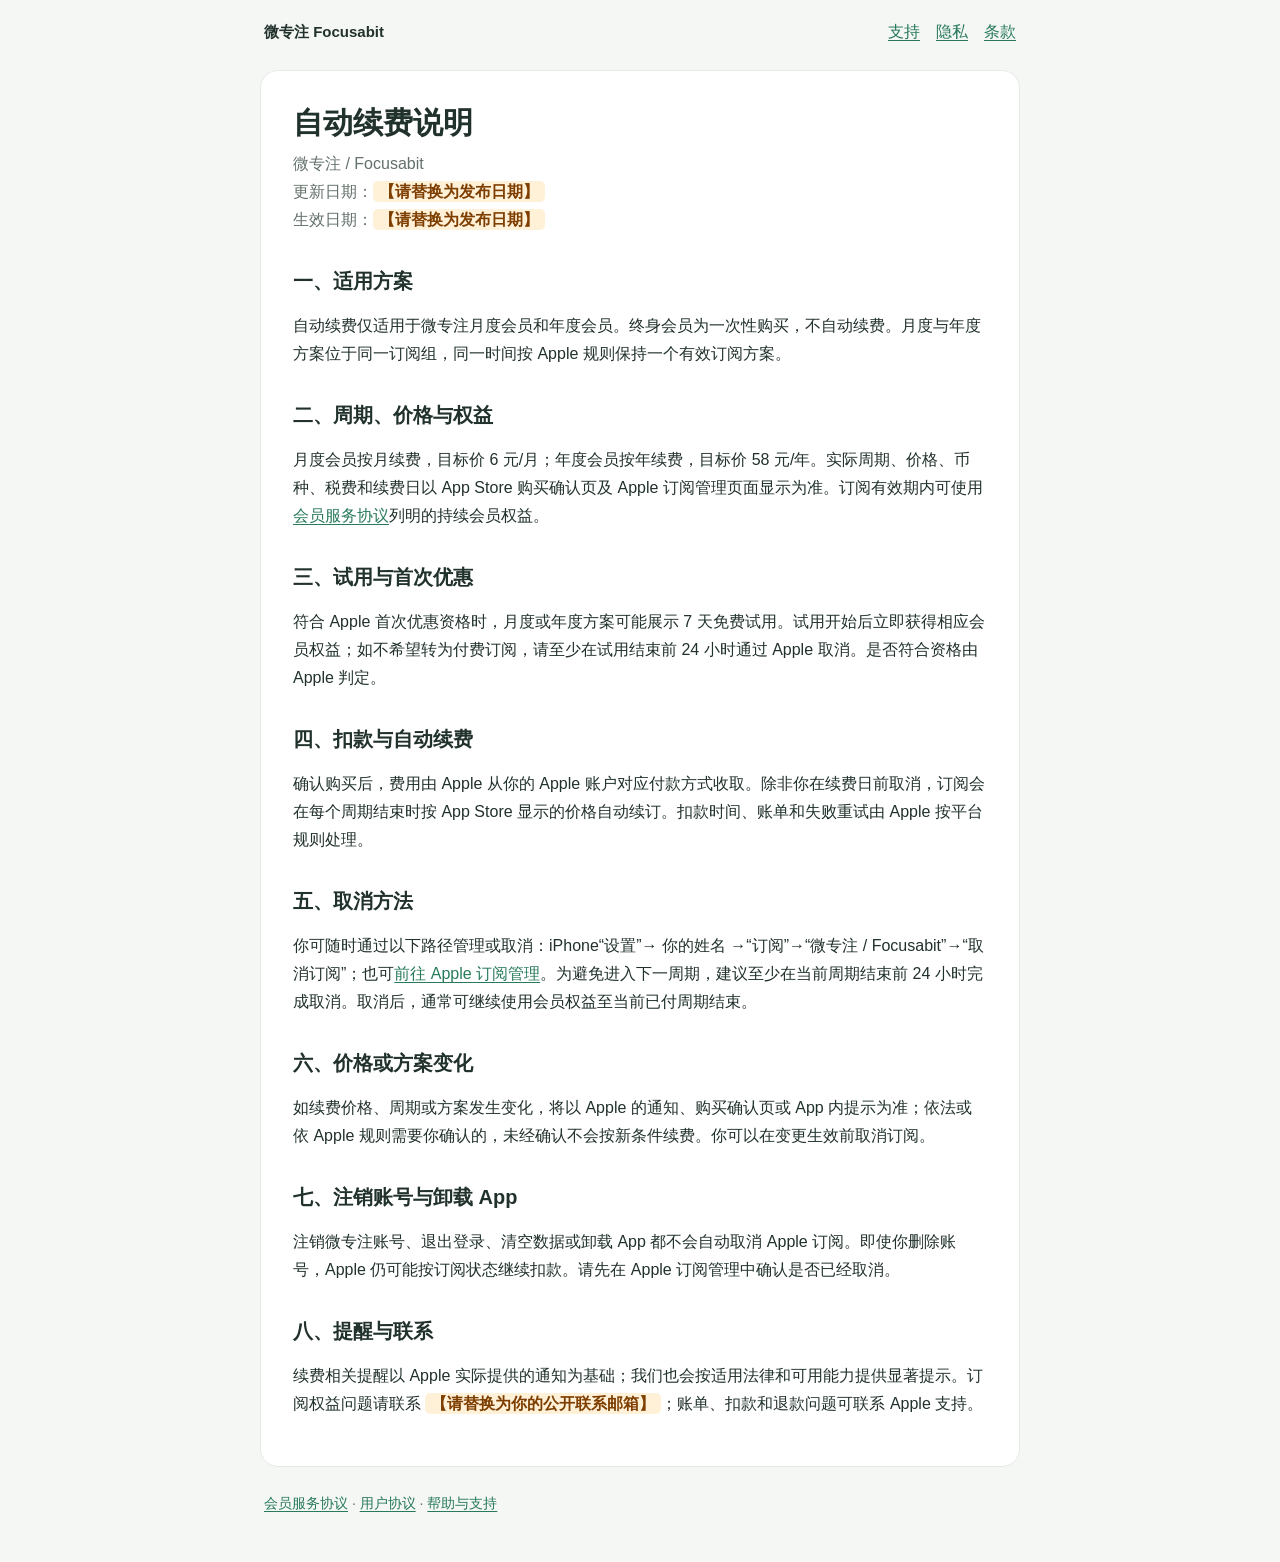
==== automatic-renewal.html @ 733d10fd "Add Focusabit legal pages" ====
<!doctype html>
<html lang="zh-CN">
<head>
  <meta charset="utf-8">
  <meta name="viewport" content="width=device-width, initial-scale=1">
  <meta name="color-scheme" content="light dark">
  <meta name="description" content="微专注 Focusabit 自动续费说明。">
  <title>自动续费说明｜微专注 Focusabit</title>
  <link rel="stylesheet" href="legal.css">
</head>
<body>
  <header class="site-header">
    <a class="brand" href="index.html">微专注 Focusabit</a>
    <nav class="site-nav" aria-label="主要页面">
      <a href="support.html">支持</a>
      <a href="privacy.html">隐私</a>
      <a href="terms.html">条款</a>
    </nav>
  </header>

  <main>
    <h1>自动续费说明</h1>
    <p class="app-name">微专注 / Focusabit</p>
    <p class="dates">
      更新日期：<span class="placeholder">【请替换为发布日期】</span><br>
      生效日期：<span class="placeholder">【请替换为发布日期】</span>
    </p>

    <h2>一、适用方案</h2>
    <p>自动续费仅适用于微专注月度会员和年度会员。终身会员为一次性购买，不自动续费。月度与年度方案位于同一订阅组，同一时间按 Apple 规则保持一个有效订阅方案。</p>

    <h2>二、周期、价格与权益</h2>
    <p>月度会员按月续费，目标价 6 元/月；年度会员按年续费，目标价 58 元/年。实际周期、价格、币种、税费和续费日以 App Store 购买确认页及 Apple 订阅管理页面显示为准。订阅有效期内可使用<a href="membership.html">会员服务协议</a>列明的持续会员权益。</p>

    <h2>三、试用与首次优惠</h2>
    <p>符合 Apple 首次优惠资格时，月度或年度方案可能展示 7 天免费试用。试用开始后立即获得相应会员权益；如不希望转为付费订阅，请至少在试用结束前 24 小时通过 Apple 取消。是否符合资格由 Apple 判定。</p>

    <h2>四、扣款与自动续费</h2>
    <p>确认购买后，费用由 Apple 从你的 Apple 账户对应付款方式收取。除非你在续费日前取消，订阅会在每个周期结束时按 App Store 显示的价格自动续订。扣款时间、账单和失败重试由 Apple 按平台规则处理。</p>

    <h2>五、取消方法</h2>
    <p>你可随时通过以下路径管理或取消：iPhone“设置”→ 你的姓名 →“订阅”→“微专注 / Focusabit”→“取消订阅”；也可<a href="https://apps.apple.com/account/subscriptions">前往 Apple 订阅管理</a>。为避免进入下一周期，建议至少在当前周期结束前 24 小时完成取消。取消后，通常可继续使用会员权益至当前已付周期结束。</p>

    <h2>六、价格或方案变化</h2>
    <p>如续费价格、周期或方案发生变化，将以 Apple 的通知、购买确认页或 App 内提示为准；依法或依 Apple 规则需要你确认的，未经确认不会按新条件续费。你可以在变更生效前取消订阅。</p>

    <h2>七、注销账号与卸载 App</h2>
    <p>注销微专注账号、退出登录、清空数据或卸载 App 都不会自动取消 Apple 订阅。即使你删除账号，Apple 仍可能按订阅状态继续扣款。请先在 Apple 订阅管理中确认是否已经取消。</p>

    <h2>八、提醒与联系</h2>
    <p>续费相关提醒以 Apple 实际提供的通知为基础；我们也会按适用法律和可用能力提供显著提示。订阅权益问题请联系 <span class="placeholder">【请替换为你的公开联系邮箱】</span>；账单、扣款和退款问题可联系 Apple 支持。</p>
  </main>

  <footer class="site-footer">
    <p>
      <a href="membership.html">会员服务协议</a> ·
      <a href="terms.html">用户协议</a> ·
      <a href="support.html">帮助与支持</a>
    </p>
  </footer>
</body>
</html>
---- legal.css ----
:root {
  color-scheme: light dark;
  font-family: -apple-system, BlinkMacSystemFont, "SF Pro Text", "PingFang SC", "Helvetica Neue", Arial, sans-serif;
  line-height: 1.75;
  color: #21312b;
  background: #f5f7f5;
}

* {
  box-sizing: border-box;
}

body {
  margin: 0;
}

a {
  color: #287a5b;
  overflow-wrap: anywhere;
  text-underline-offset: 0.18em;
}

a:hover {
  text-decoration-thickness: 2px;
}

a:focus-visible {
  outline: 3px solid rgba(40, 122, 91, 0.35);
  outline-offset: 3px;
  border-radius: 4px;
}

.site-header,
.site-footer,
main {
  width: min(100% - 32px, 760px);
  margin-inline: auto;
}

.site-header {
  display: flex;
  align-items: center;
  justify-content: space-between;
  flex-wrap: wrap;
  gap: 20px;
  padding: 18px 4px 0;
}

.brand {
  color: inherit;
  font-size: 15px;
  font-weight: 650;
  text-decoration: none;
}

.site-nav {
  display: flex;
  flex-wrap: wrap;
  justify-content: flex-end;
  gap: 8px 16px;
}

.site-nav a,
.site-footer a {
  color: #287a5b;
}

.site-nav a[aria-current="page"] {
  font-weight: 650;
  text-decoration-thickness: 2px;
}

main {
  margin-block: 24px;
  padding: 32px;
  background: #ffffff;
  border: 1px solid #e5eae7;
  border-radius: 18px;
}

h1 {
  margin: 0 0 8px;
  font-size: 30px;
  line-height: 1.3;
}

h2 {
  margin: 32px 0 8px;
  font-size: 20px;
  line-height: 1.5;
}

p,
li {
  font-size: 16px;
}

ul {
  padding-left: 1.4em;
}

.app-name,
.dates,
.muted {
  color: #63716a;
}

.app-name,
.dates {
  margin: 0;
}

.placeholder {
  padding: 2px 6px;
  color: #7d3e00;
  background: #fff0d8;
  border-radius: 5px;
  font-weight: 650;
}

.link-list {
  display: grid;
  gap: 12px;
  margin-top: 24px;
}

.link-card {
  display: block;
  padding: 16px 18px;
  color: inherit;
  background: #f7faf8;
  border: 1px solid #e1e8e4;
  border-radius: 14px;
  text-decoration: none;
}

.link-card strong {
  display: block;
  margin-bottom: 2px;
  color: #287a5b;
}

.link-card:hover {
  border-color: #b8cdc3;
}

.site-footer {
  padding: 0 4px 32px;
  color: #63716a;
  font-size: 14px;
}

.site-footer p {
  font-size: inherit;
}

@media (max-width: 560px) {
  .site-header {
    align-items: flex-start;
    gap: 8px 16px;
    padding: 16px 20px 0;
  }

  .site-nav {
    width: 100%;
    justify-content: flex-start;
    gap: 6px 12px;
  }

  main {
    width: 100%;
    margin: 16px 0;
    padding: 24px 20px 36px;
    border-inline: 0;
    border-radius: 0;
  }

  h1 {
    font-size: 26px;
  }

  .site-footer {
    width: 100%;
    padding: 0 20px 28px;
  }
}

@media (prefers-color-scheme: dark) {
  :root {
    color: #e7eee9;
    background: #111714;
  }

  main {
    background: #17201c;
    border-color: #2b3832;
  }

  .app-name,
  .dates,
  .muted,
  .site-footer {
    color: #aab8b1;
  }

  .placeholder {
    color: #ffcf91;
    background: #4a2f0f;
  }

  .site-nav a,
  .site-footer a,
  a,
  .link-card strong {
    color: #78d3ad;
  }

  a:focus-visible {
    outline-color: rgba(120, 211, 173, 0.45);
  }

  .link-card {
    background: #1c2822;
    border-color: #314039;
  }

  .link-card:hover {
    border-color: #4a6257;
  }
}
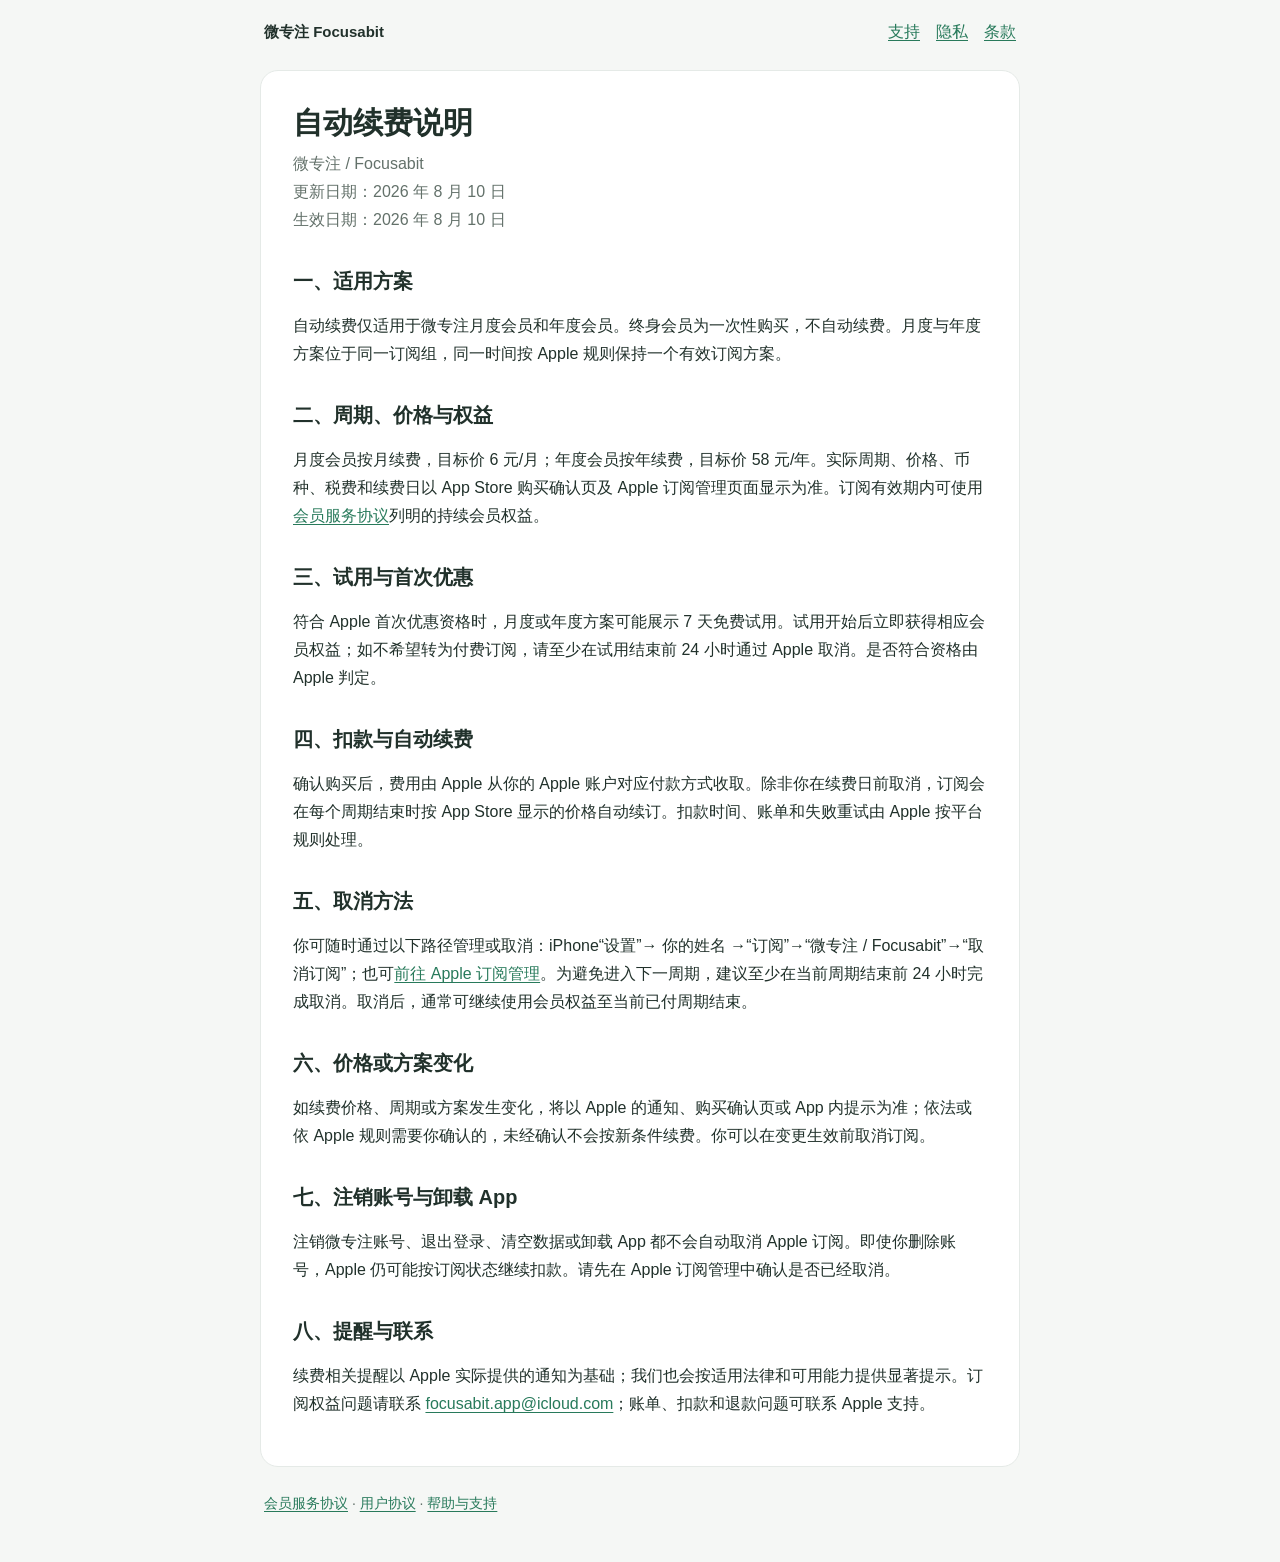
==== commit 7fde384d: "Finalize Focusabit legal pages" ====
--- a/automatic-renewal.html
+++ b/automatic-renewal.html
@@ -22,8 +22,8 @@
     <h1>自动续费说明</h1>
     <p class="app-name">微专注 / Focusabit</p>
     <p class="dates">
-      更新日期：<span class="placeholder">【请替换为发布日期】</span><br>
-      生效日期：<span class="placeholder">【请替换为发布日期】</span>
+      更新日期：2026 年 8 月 10 日<br>
+      生效日期：2026 年 8 月 10 日
     </p>
 
     <h2>一、适用方案</h2>
@@ -48,7 +48,7 @@
     <p>注销微专注账号、退出登录、清空数据或卸载 App 都不会自动取消 Apple 订阅。即使你删除账号，Apple 仍可能按订阅状态继续扣款。请先在 Apple 订阅管理中确认是否已经取消。</p>
 
     <h2>八、提醒与联系</h2>
-    <p>续费相关提醒以 Apple 实际提供的通知为基础；我们也会按适用法律和可用能力提供显著提示。订阅权益问题请联系 <span class="placeholder">【请替换为你的公开联系邮箱】</span>；账单、扣款和退款问题可联系 Apple 支持。</p>
+    <p>续费相关提醒以 Apple 实际提供的通知为基础；我们也会按适用法律和可用能力提供显著提示。订阅权益问题请联系 <a href="mailto:focusabit.app@icloud.com">focusabit.app@icloud.com</a>；账单、扣款和退款问题可联系 Apple 支持。</p>
   </main>
 
   <footer class="site-footer">
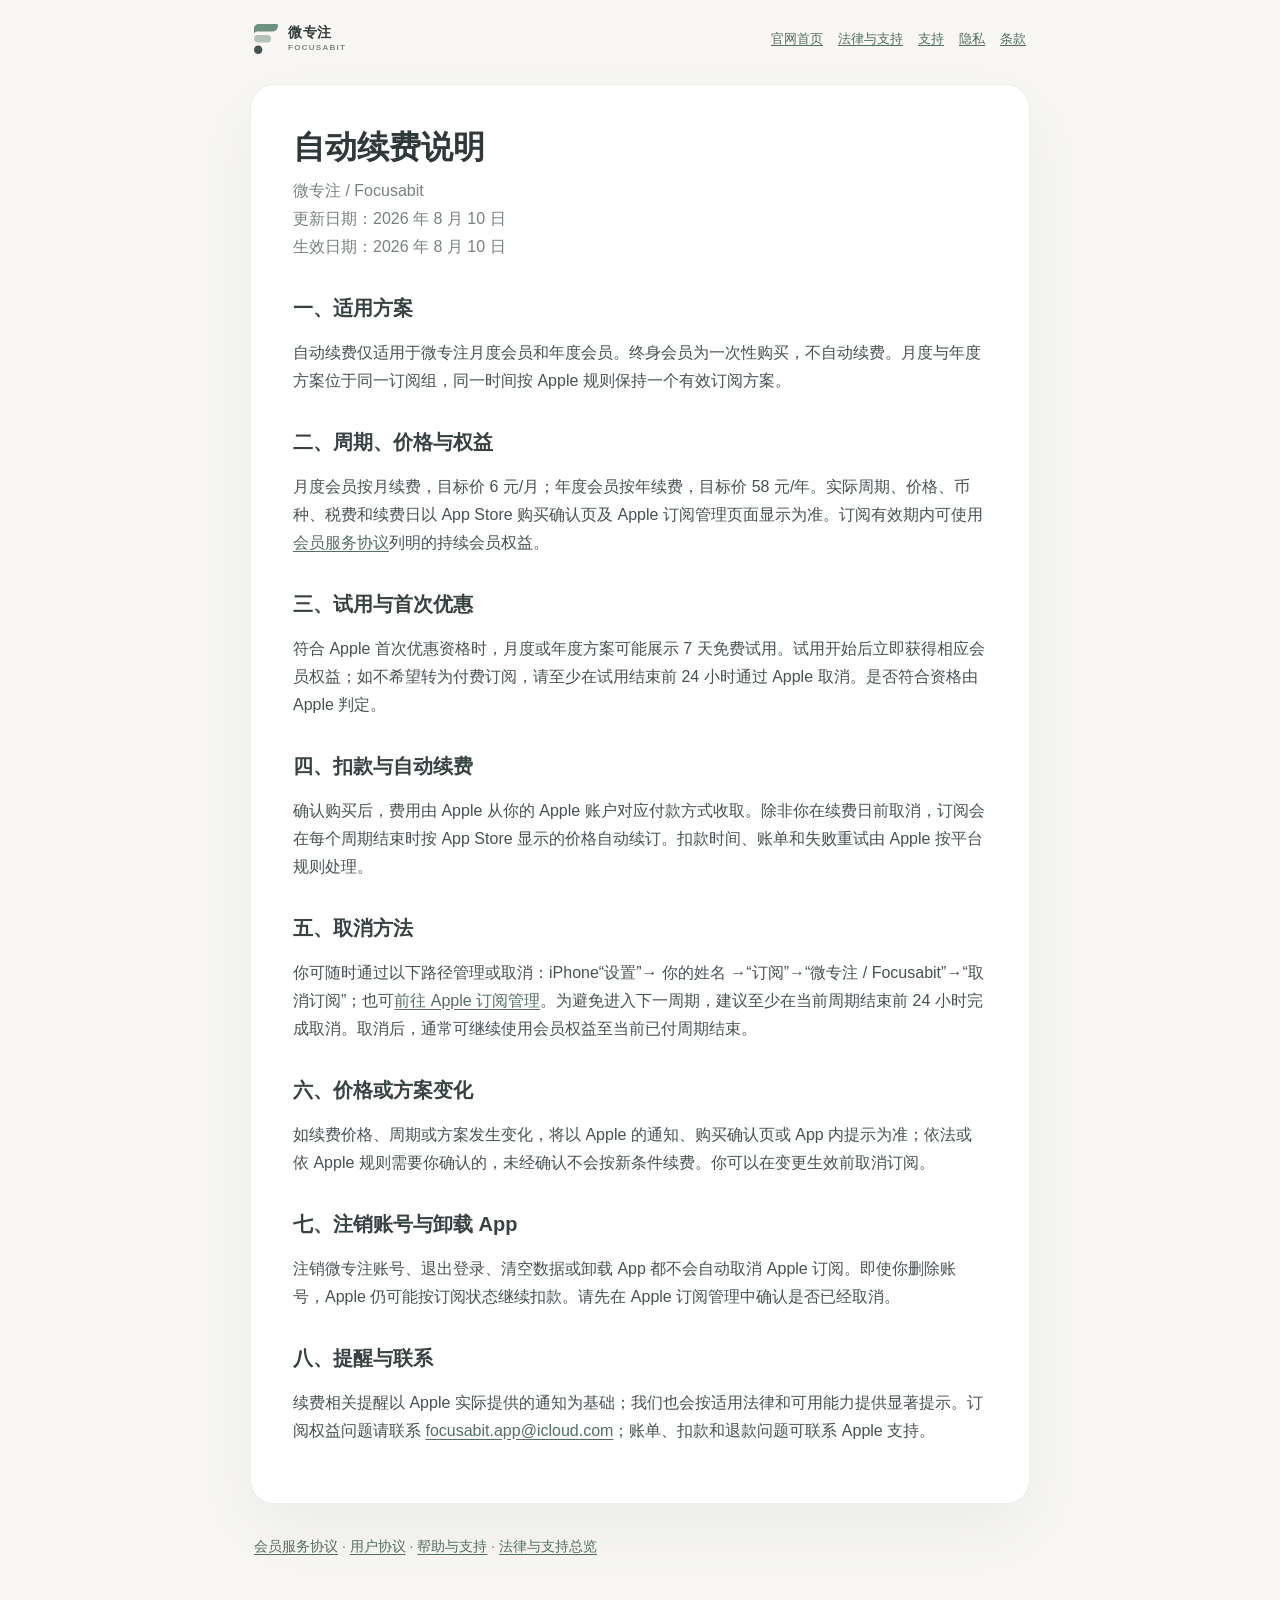
==== commit 16091fdd: "feat: build Focusabit official website" ====
--- a/automatic-renewal.html
+++ b/automatic-renewal.html
@@ -10,8 +10,13 @@
 </head>
 <body>
   <header class="site-header">
-    <a class="brand" href="index.html">微专注 Focusabit</a>
+    <a class="brand" href="index.html">
+      <img src="assets/focusabit-logo.svg" alt="" width="24" height="30">
+      <span class="brand-copy"><strong>微专注</strong><span>Focusabit</span></span>
+    </a>
     <nav class="site-nav" aria-label="主要页面">
+      <a href="index.html">官网首页</a>
+      <a href="legal.html">法律与支持</a>
       <a href="support.html">支持</a>
       <a href="privacy.html">隐私</a>
       <a href="terms.html">条款</a>
@@ -55,7 +60,8 @@
     <p>
       <a href="membership.html">会员服务协议</a> ·
       <a href="terms.html">用户协议</a> ·
-      <a href="support.html">帮助与支持</a>
+      <a href="support.html">帮助与支持</a> ·
+      <a href="legal.html">法律与支持总览</a>
     </p>
   </footer>
 </body>
--- a/legal.css
+++ b/legal.css
@@ -2,8 +2,8 @@
   color-scheme: light dark;
   font-family: -apple-system, BlinkMacSystemFont, "SF Pro Text", "PingFang SC", "Helvetica Neue", Arial, sans-serif;
   line-height: 1.75;
-  color: #21312b;
-  background: #f5f7f5;
+  color: #475253;
+  background: #f8f7f4;
 }
 
 * {
@@ -15,7 +15,7 @@
 }
 
 a {
-  color: #287a5b;
+  color: #536f61;
   overflow-wrap: anywhere;
   text-underline-offset: 0.18em;
 }
@@ -33,7 +33,7 @@
 .site-header,
 .site-footer,
 main {
-  width: min(100% - 32px, 760px);
+  width: min(100% - 40px, 780px);
   margin-inline: auto;
 }
 
@@ -43,26 +43,52 @@
   justify-content: space-between;
   flex-wrap: wrap;
   gap: 20px;
-  padding: 18px 4px 0;
+  padding: 24px 4px 0;
 }
 
 .brand {
-  color: inherit;
-  font-size: 15px;
-  font-weight: 650;
+  display: inline-flex;
+  align-items: center;
+  gap: 10px;
+  color: #2f3939;
   text-decoration: none;
+}
+
+.brand img {
+  flex: none;
+}
+
+.brand-copy {
+  display: grid;
+  line-height: 1.1;
+}
+
+.brand-copy strong {
+  font-size: 14px;
+  font-weight: 650;
+  letter-spacing: 0.05em;
+}
+
+.brand-copy span {
+  margin-top: 3px;
+  color: #7d8784;
+  font-size: 8px;
+  font-weight: 650;
+  letter-spacing: 0.16em;
+  text-transform: uppercase;
 }
 
 .site-nav {
   display: flex;
   flex-wrap: wrap;
   justify-content: flex-end;
-  gap: 8px 16px;
+  gap: 7px 15px;
+  font-size: 13px;
 }
 
 .site-nav a,
 .site-footer a {
-  color: #287a5b;
+  color: #536f61;
 }
 
 .site-nav a[aria-current="page"] {
@@ -71,21 +97,24 @@
 }
 
 main {
-  margin-block: 24px;
-  padding: 32px;
+  margin-block: 30px;
+  padding: 42px;
   background: #ffffff;
-  border: 1px solid #e5eae7;
-  border-radius: 18px;
+  border: 1px solid rgba(109, 146, 127, 0.14);
+  border-radius: 24px;
+  box-shadow: 0 26px 70px rgba(67, 84, 76, 0.07);
 }
 
 h1 {
   margin: 0 0 8px;
-  font-size: 30px;
+  color: #2f3939;
+  font-size: 32px;
   line-height: 1.3;
 }
 
 h2 {
   margin: 32px 0 8px;
+  color: #374342;
   font-size: 20px;
   line-height: 1.5;
 }
@@ -102,7 +131,7 @@
 .app-name,
 .dates,
 .muted {
-  color: #63716a;
+  color: #78827f;
 }
 
 .app-name,
@@ -121,33 +150,48 @@
 .link-list {
   display: grid;
   gap: 12px;
-  margin-top: 24px;
+  margin-top: 30px;
 }
 
 .link-card {
   display: block;
-  padding: 16px 18px;
+  padding: 18px 20px;
   color: inherit;
-  background: #f7faf8;
-  border: 1px solid #e1e8e4;
-  border-radius: 14px;
+  background: #faf9f7;
+  border: 1px solid rgba(109, 146, 127, 0.13);
+  border-radius: 16px;
   text-decoration: none;
 }
 
 .link-card strong {
   display: block;
   margin-bottom: 2px;
-  color: #287a5b;
+  color: #536f61;
+}
+
+.link-card span {
+  display: block;
+  color: #78827f;
+  font-size: 14px;
 }
 
 .link-card:hover {
-  border-color: #b8cdc3;
+  border-color: #b5c3bc;
+  box-shadow: 0 12px 30px rgba(67, 84, 76, 0.06);
 }
 
 .site-footer {
   padding: 0 4px 32px;
-  color: #63716a;
+  color: #78827f;
   font-size: 14px;
+}
+
+.page-kicker {
+  margin: 0 0 8px;
+  color: #6d927f;
+  font-size: 10px;
+  font-weight: 700;
+  letter-spacing: 0.2em;
 }
 
 .site-footer p {
@@ -158,7 +202,7 @@
   .site-header {
     align-items: flex-start;
     gap: 8px 16px;
-    padding: 16px 20px 0;
+    padding: 18px 20px 0;
   }
 
   .site-nav {
@@ -170,9 +214,10 @@
   main {
     width: 100%;
     margin: 16px 0;
-    padding: 24px 20px 36px;
+    padding: 30px 20px 40px;
     border-inline: 0;
     border-radius: 0;
+    box-shadow: none;
   }
 
   h1 {
